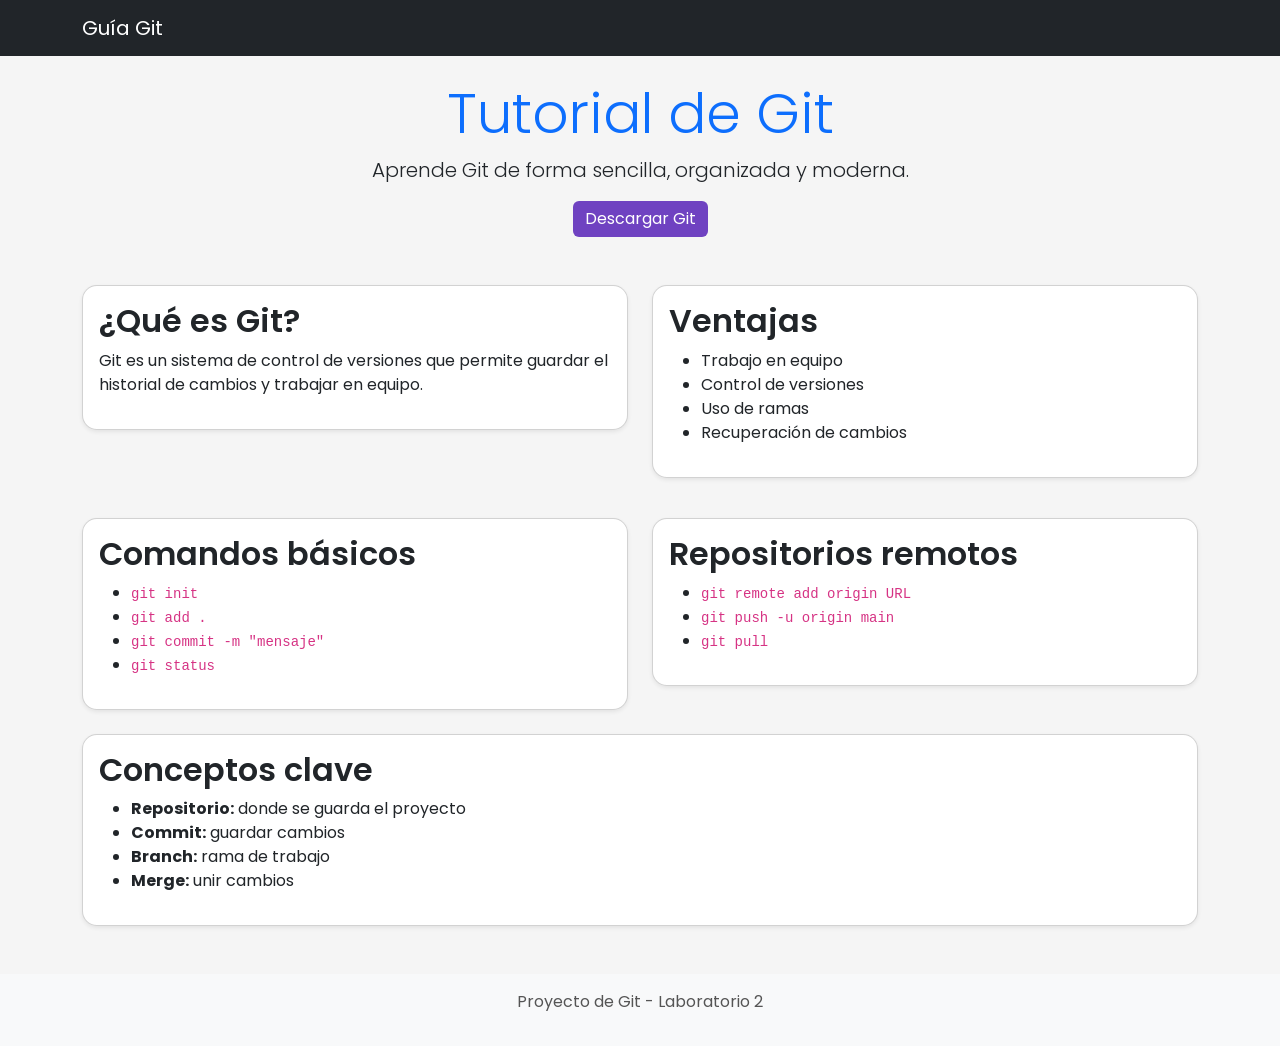
==== index.html @ 49fcf49a "Estructura inicial del proyecto" ====
<!DOCTYPE html>
<html lang="es">
<head>
  <meta charset="UTF-8">
  <meta name="viewport" content="width=device-width, initial-scale=1.0">
  <title>Git con Bootstrap</title>

  <!-- Bootstrap -->
  <link href="https://cdn.jsdelivr.net/npm/bootstrap@5.3.0/dist/css/bootstrap.min.css" rel="stylesheet">

  <!-- Fuente -->
  <link href="https://fonts.googleapis.com/css2?family=Poppins:wght@400;600&display=swap" rel="stylesheet">

  <!-- CSS propio -->
  <link rel="stylesheet" href="styles.css">
</head>

<body>

  <!-- NAVBAR -->
  <nav class="navbar navbar-expand-lg navbar-dark bg-dark">
    <div class="container">
      <a class="navbar-brand" href="#">Guía Git</a>
    </div>
  </nav>

  <!-- HERO -->
  <header class="container mt-4 text-center">
    <h1 class="display-4 text-primary">Tutorial de Git</h1>
    <p class="lead">Aprende Git de forma sencilla, organizada y moderna.</p>
    <a href="https://git-scm.com/downloads" target="_blank" class="btn btn-primary">Descargar Git</a>
  </header>

  <!-- CONTENIDO -->
  <main class="container mt-5">

    <!-- FILA 1 -->
    <div class="row g-4">
      
      <div class="col-md-6">
        <div class="card p-3 shadow-sm">
          <h2>¿Qué es Git?</h2>
          <p>Git es un sistema de control de versiones que permite guardar el historial de cambios y trabajar en equipo.</p>
        </div>
      </div>

      <div class="col-md-6">
        <div class="card p-3 shadow-sm">
          <h2>Ventajas</h2>
          <ul>
            <li>Trabajo en equipo</li>
            <li>Control de versiones</li>
            <li>Uso de ramas</li>
            <li>Recuperación de cambios</li>
          </ul>
        </div>
      </div>

    </div>

    <!-- FILA 2 -->
    <div class="row g-4 mt-3">

      <div class="col-md-6">
        <div class="card p-3 shadow-sm">
          <h2>Comandos básicos</h2>
          <ul>
            <li><code>git init</code></li>
            <li><code>git add .</code></li>
            <li><code>git commit -m "mensaje"</code></li>
            <li><code>git status</code></li>
          </ul>
        </div>
      </div>

      <div class="col-md-6">
        <div class="card p-3 shadow-sm">
          <h2>Repositorios remotos</h2>
          <ul>
            <li><code>git remote add origin URL</code></li>
            <li><code>git push -u origin main</code></li>
            <li><code>git pull</code></li>
          </ul>
        </div>
      </div>

    </div>

    <!-- FILA 3 -->
    <div class="row mt-4">
      <div class="col">
        <div class="card p-3 shadow-sm">
          <h2>Conceptos clave</h2>
          <ul>
            <li><strong>Repositorio:</strong> donde se guarda el proyecto</li>
            <li><strong>Commit:</strong> guardar cambios</li>
            <li><strong>Branch:</strong> rama de trabajo</li>
            <li><strong>Merge:</strong> unir cambios</li>
          </ul>
        </div>
      </div>
    </div>

  </main>

  <!-- FOOTER -->
  <footer class="text-center mt-5 p-3 bg-light">
    <p>Proyecto de Git - Laboratorio 2</p>
  </footer>

</body>
</html>
---- styles.css ----
body {
    font-family: 'Poppins', sans-serif;
    background-color: #f5f5f5;
}

/* Títulos */
h1, h2 {
    font-weight: 600;
}

/* Tarjetas */
.card {
    border-radius: 15px;
}

/* Botón */
.btn-primary {
    background-color: #6f42c1;
    border: none;
}

.btn-primary:hover {
    background-color: #5a32a3;
}

/* Footer */
footer {
    color: #555;
}
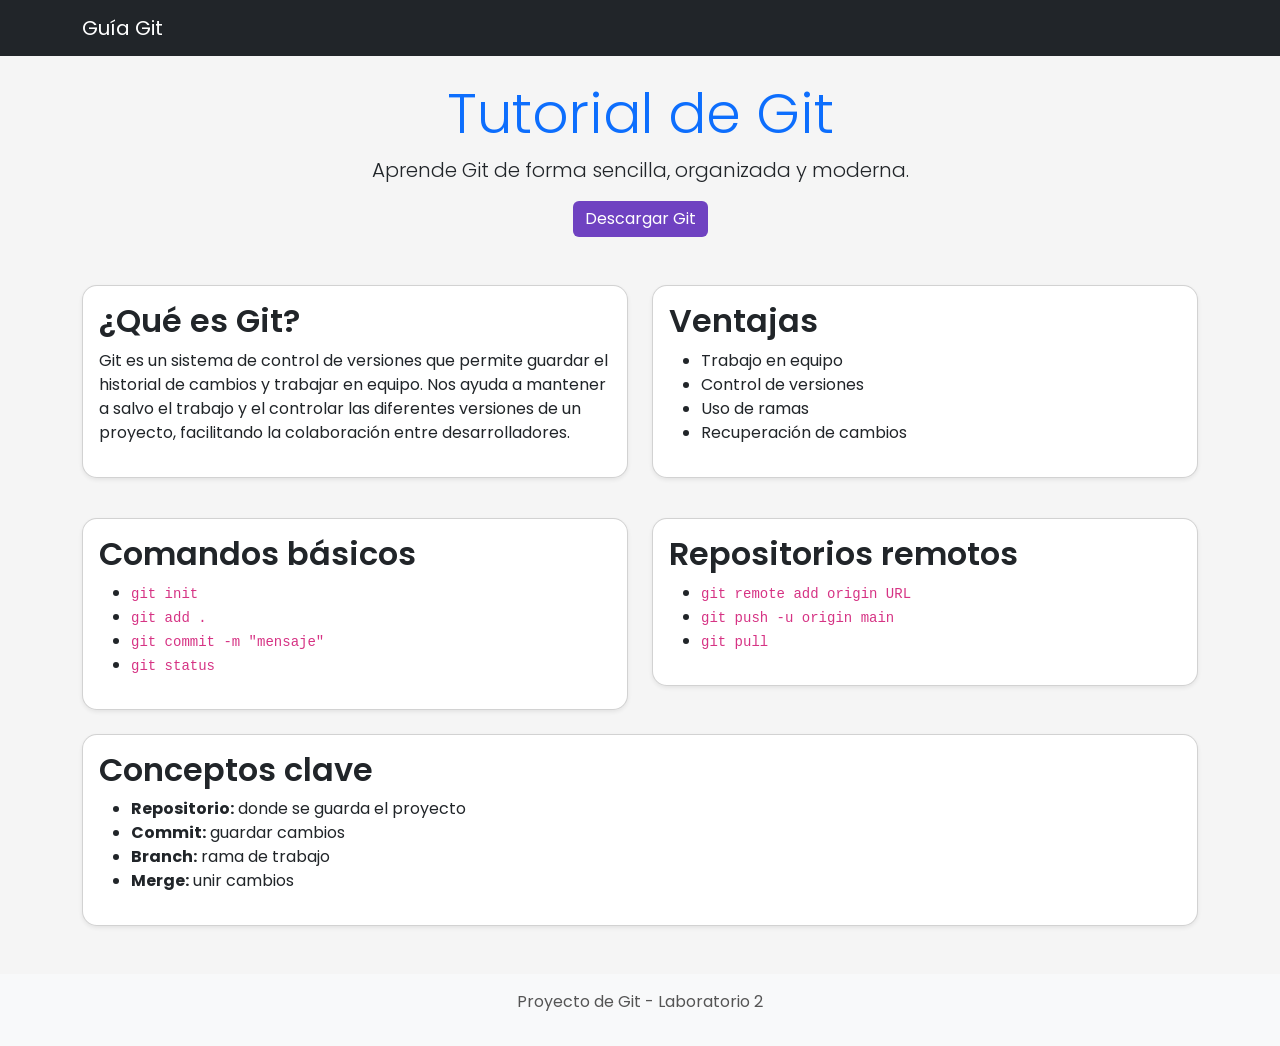
==== commit 134b7f2d: "Agregar contenido en el index" ====
--- a/index.html
+++ b/index.html
@@ -40,7 +40,9 @@
       <div class="col-md-6">
         <div class="card p-3 shadow-sm">
           <h2>¿Qué es Git?</h2>
-          <p>Git es un sistema de control de versiones que permite guardar el historial de cambios y trabajar en equipo.</p>
+          <p>Git es un sistema de control de versiones que permite guardar el historial de cambios y trabajar en equipo. Nos ayuda a mantener a salvo el trabajo y el
+            controlar las diferentes versiones de un proyecto, facilitando la colaboración entre desarrolladores.
+          </p>
         </div>
       </div>
 
